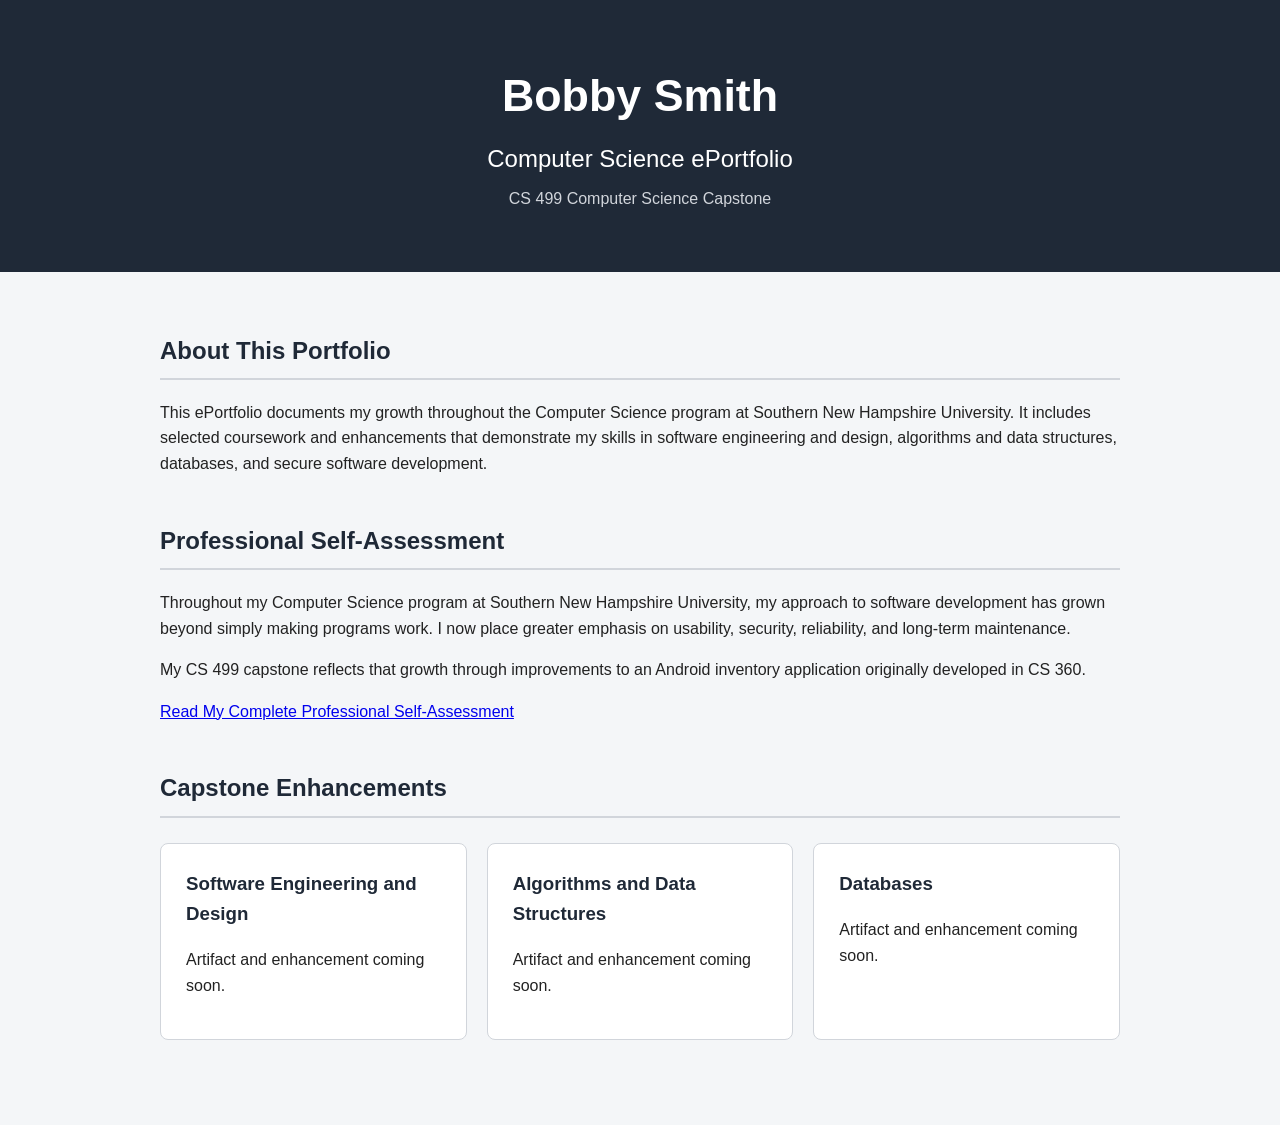
==== index.html @ 544f6f2d "Add Professional Self-Assessment section" ====
<!DOCTYPE html>
<html lang="en">
<head>
    <meta charset="UTF-8">
    <meta name="viewport" content="width=device-width, initial-scale=1.0">
    <title>Bobby Smith | Computer Science ePortfolio</title>
    <link rel="stylesheet" href="style.css">
</head>

<body>

    <header>
        <h1>Bobby Smith</h1>
        <h2>Computer Science ePortfolio</h2>
        <p>CS 499 Computer Science Capstone</p>
    </header>

    <main>
        <section>
            <h2>About This Portfolio</h2>

            <p>
                This ePortfolio documents my growth throughout the Computer Science
                program at Southern New Hampshire University. It includes selected
                coursework and enhancements that demonstrate my skills in software
                engineering and design, algorithms and data structures, databases,
                and secure software development.
            </p>
        </section>
        
        <section>
            <h2>Professional Self-Assessment</h2>
        
            <p>
                Throughout my Computer Science program at Southern New Hampshire
                University, my approach to software development has grown beyond
                simply making programs work. I now place greater emphasis on
                usability, security, reliability, and long-term maintenance.
            </p>
        
            <p>
                My CS 499 capstone reflects that growth through improvements
                to an Android inventory application originally developed
                in CS 360.
            </p>
        
            <p>
                <a href="self-assessment/SmithB%20ProSelfassess.docx">
                    Read My Complete Professional Self-Assessment
                </a>
            </p>
        </section>

        <section>
            <h2>Capstone Enhancements</h2>
        
            <div class="capstone-grid">
        
                <div class="capstone-card">
                    <h3>Software Engineering and Design</h3>
                    <p>Artifact and enhancement coming soon.</p>
                </div>
        
                <div class="capstone-card">
                    <h3>Algorithms and Data Structures</h3>
                    <p>Artifact and enhancement coming soon.</p>
                </div>
        
                <div class="capstone-card">
                    <h3>Databases</h3>
                    <p>Artifact and enhancement coming soon.</p>
                </div>
        
            </div>
        </section>
    </main>

</body>
</html>
---- style.css ----
* {
    box-sizing: border-box;
}

body {
    margin: 0;
    font-family: Arial, Helvetica, sans-serif;
    background-color: #f4f6f8;
    color: #222;
    line-height: 1.6;
}

header {
    background-color: #1f2937;
    color: white;
    padding: 60px 20px;
    text-align: center;
}

header h1 {
    margin: 0;
    font-size: 2.8rem;
}

header h2 {
    margin: 8px 0;
    font-weight: 400;
}

header p {
    margin: 0;
    color: #d1d5db;
}

main {
    max-width: 1000px;
    margin: 0 auto;
    padding: 40px 20px;
}

section {
    margin-bottom: 45px;
}

section h2 {
    color: #1f2937;
    border-bottom: 2px solid #d1d5db;
    padding-bottom: 8px;
}

.capstone-grid {
    display: grid;
    grid-template-columns: repeat(3, 1fr);
    gap: 20px;
    margin-top: 25px;
}

.capstone-card {
    background-color: white;
    border: 1px solid #d1d5db;
    border-radius: 8px;
    padding: 25px;
}

.capstone-card h3 {
    margin-top: 0;
    color: #1f2937;
}

@media (max-width: 700px) {
    .capstone-grid {
        grid-template-columns: 1fr;
    }
}
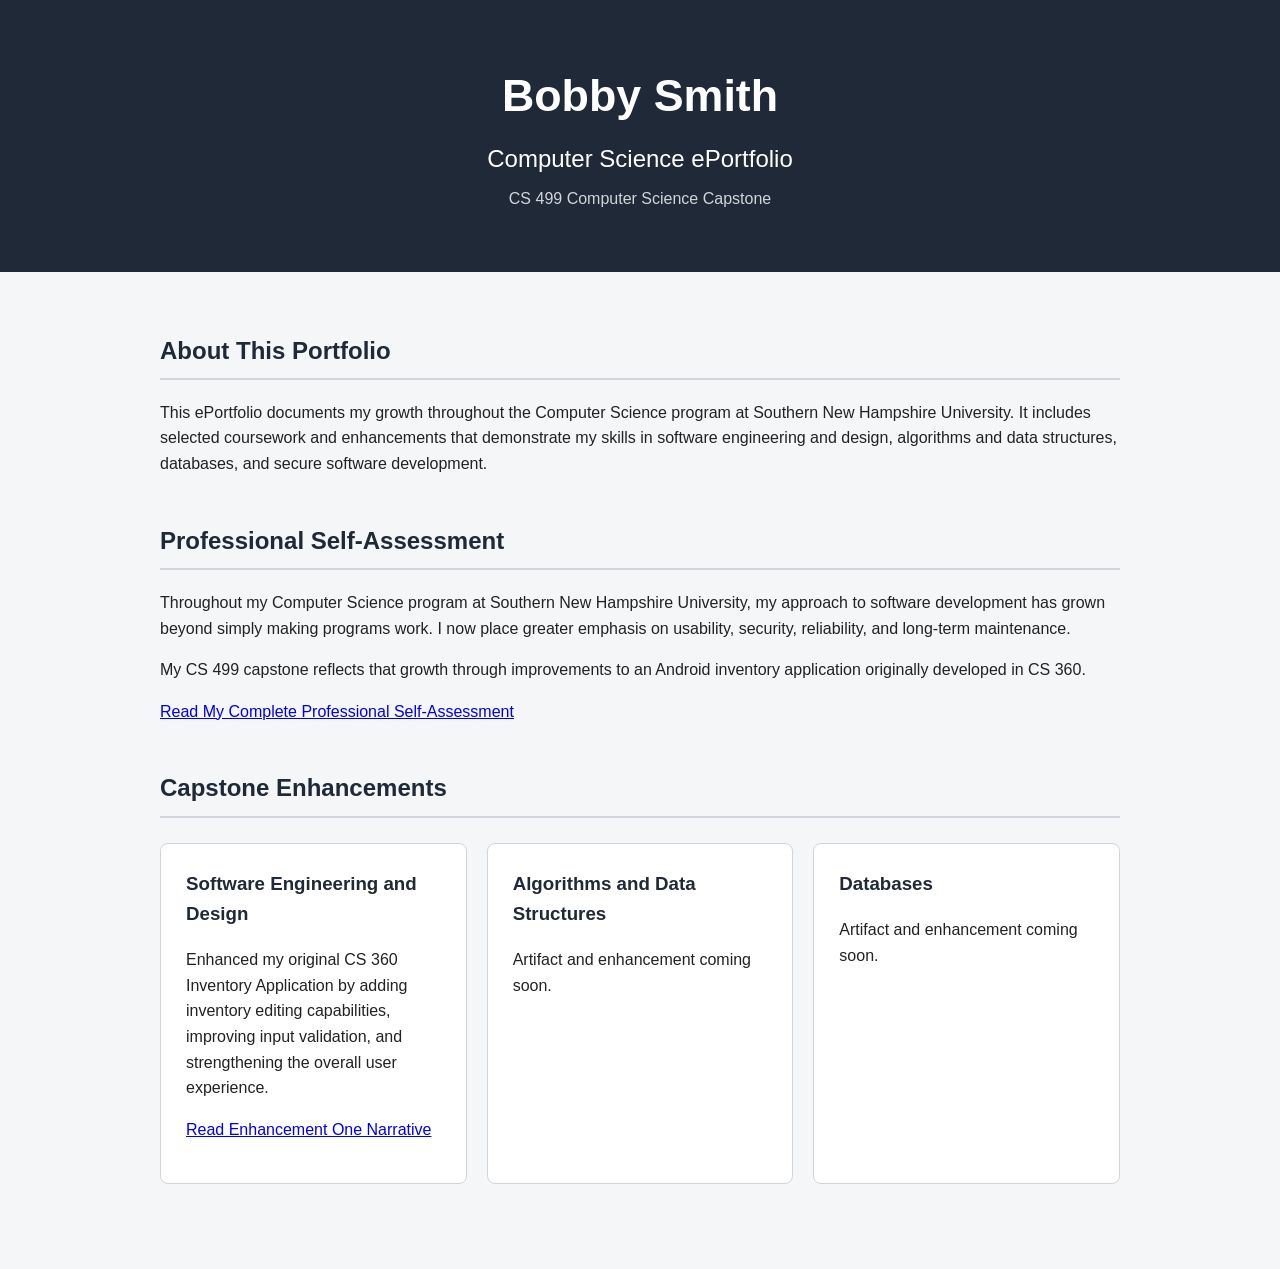
==== commit fa4581bc: "Add Software Engineering enhancement" ====
--- a/index.html
+++ b/index.html
@@ -58,7 +58,20 @@
         
                 <div class="capstone-card">
                     <h3>Software Engineering and Design</h3>
-                    <p>Artifact and enhancement coming soon.</p>
+                    
+			<p>
+    				Enhanced my original CS 360 Inventory Application
+    				by adding inventory editing capabilities, improving
+    				input validation, and strengthening the overall
+    				user experience.
+			</p>
+
+			<p>
+    				<a href="narratives/SmithB_Milestone%20Two.docx">
+        				Read Enhancement One Narrative
+    				</a>
+			</p>
+
                 </div>
         
                 <div class="capstone-card">
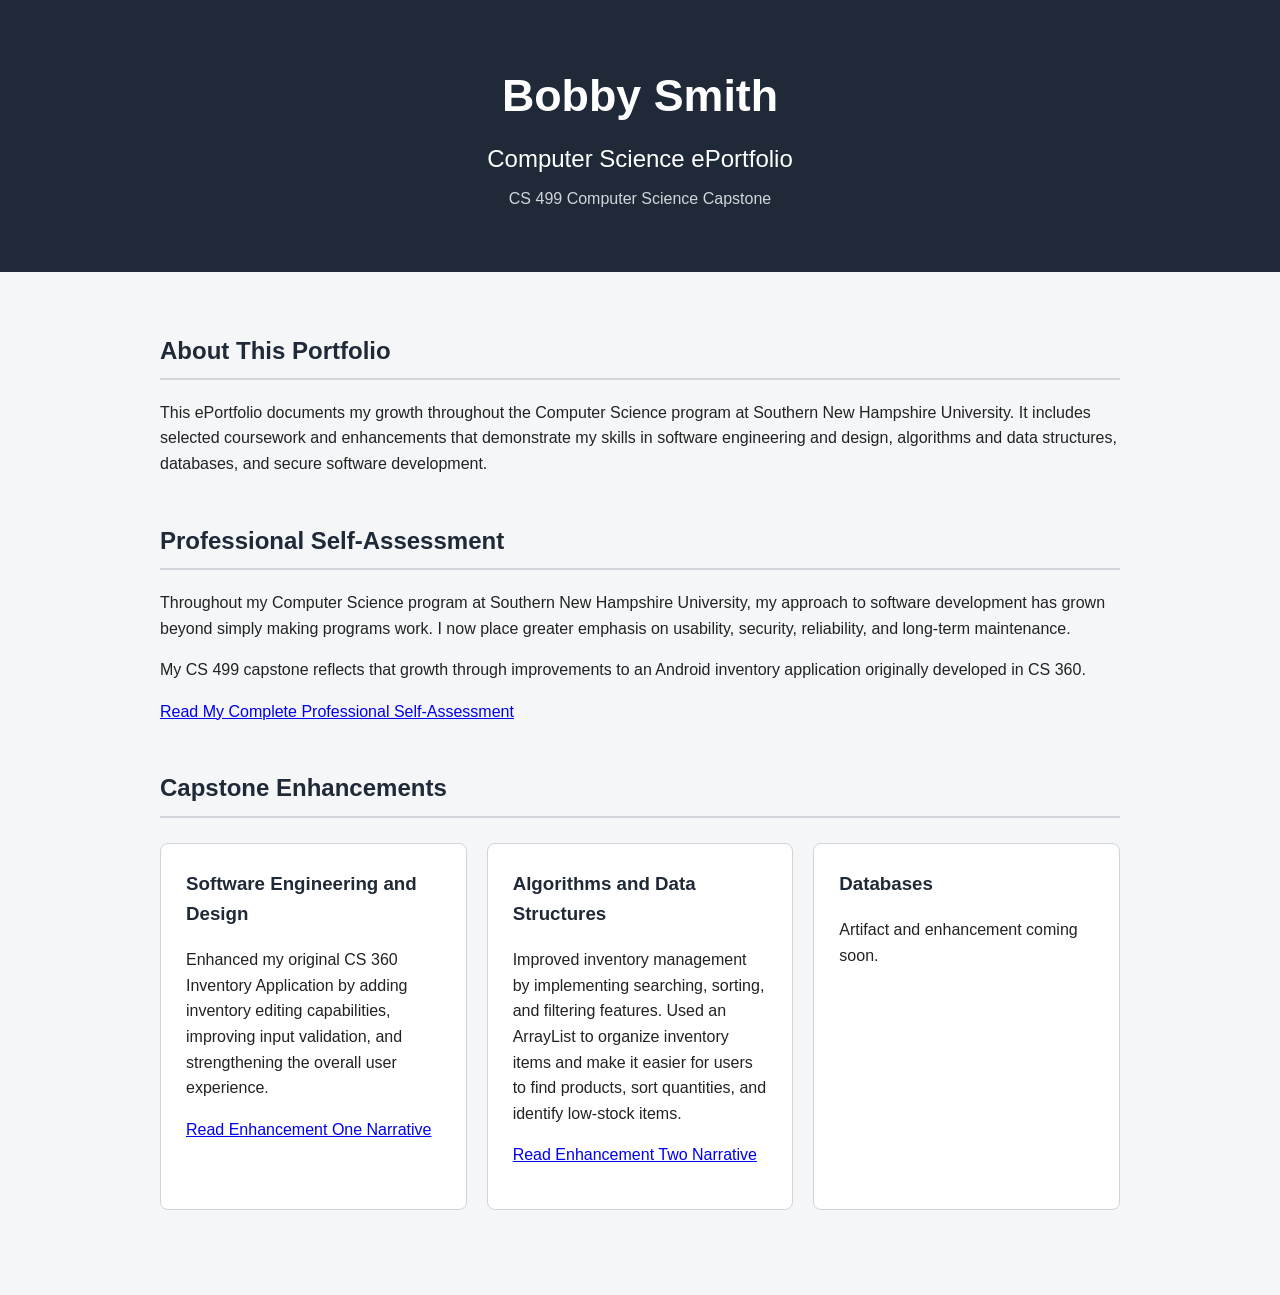
==== commit a85f4cb6: "Add Algorithms and Data Structures enhancement" ====
--- a/index.html
+++ b/index.html
@@ -76,7 +76,21 @@
         
                 <div class="capstone-card">
                     <h3>Algorithms and Data Structures</h3>
-                    <p>Artifact and enhancement coming soon.</p>
+                    
+			<p>
+    				Improved inventory management by implementing
+    				searching, sorting, and filtering features.
+    				Used an ArrayList to organize inventory items
+    				and make it easier for users to find products,
+    				sort quantities, and identify low-stock items.
+			</p>
+
+			<p>
+    				<a href="narratives/SmithB_Milestone%20Three.docx">
+        				Read Enhancement Two Narrative
+    				</a>
+			</p>
+
                 </div>
         
                 <div class="capstone-card">
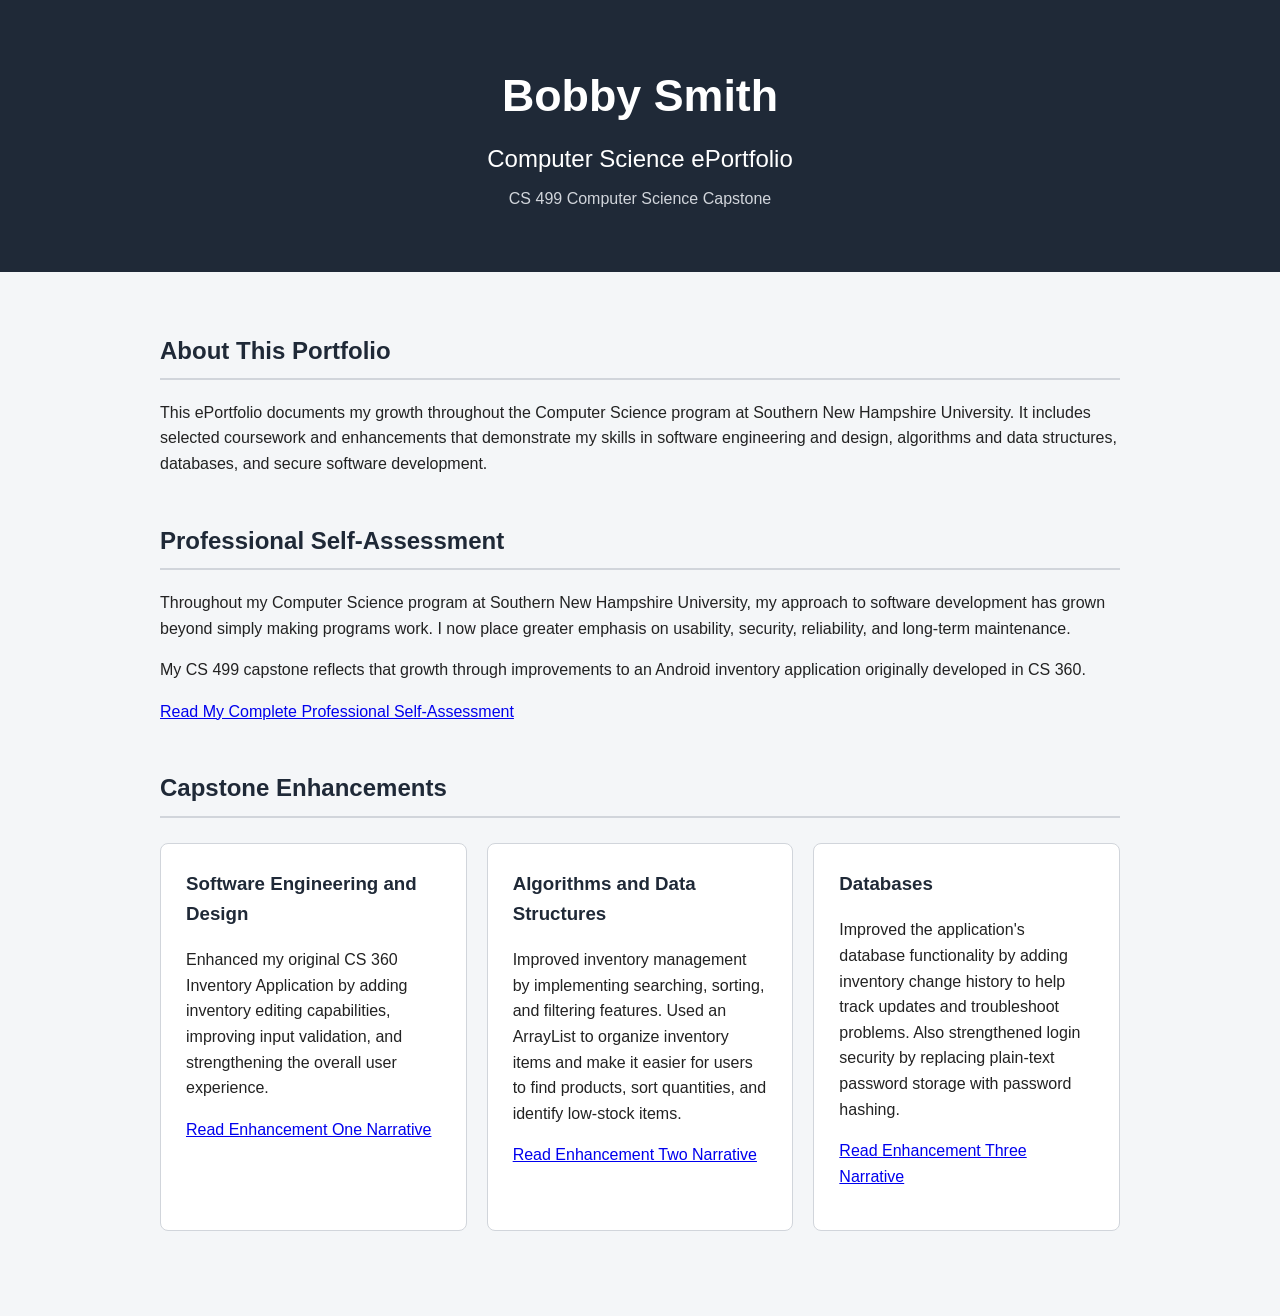
==== commit aedbd3a4: "Add Database enhancement" ====
--- a/index.html
+++ b/index.html
@@ -95,7 +95,21 @@
         
                 <div class="capstone-card">
                     <h3>Databases</h3>
-                    <p>Artifact and enhancement coming soon.</p>
+                    
+			<p>
+    				Improved the application's database functionality
+    				by adding inventory change history to help track
+    				updates and troubleshoot problems. Also strengthened
+    				login security by replacing plain-text password
+    				storage with password hashing.
+			</p>
+
+			<p>
+    				<a href="narratives/SmithB_Milestone%20Four.docx">
+        				Read Enhancement Three Narrative
+    				</a>
+			</p>
+
                 </div>
         
             </div>
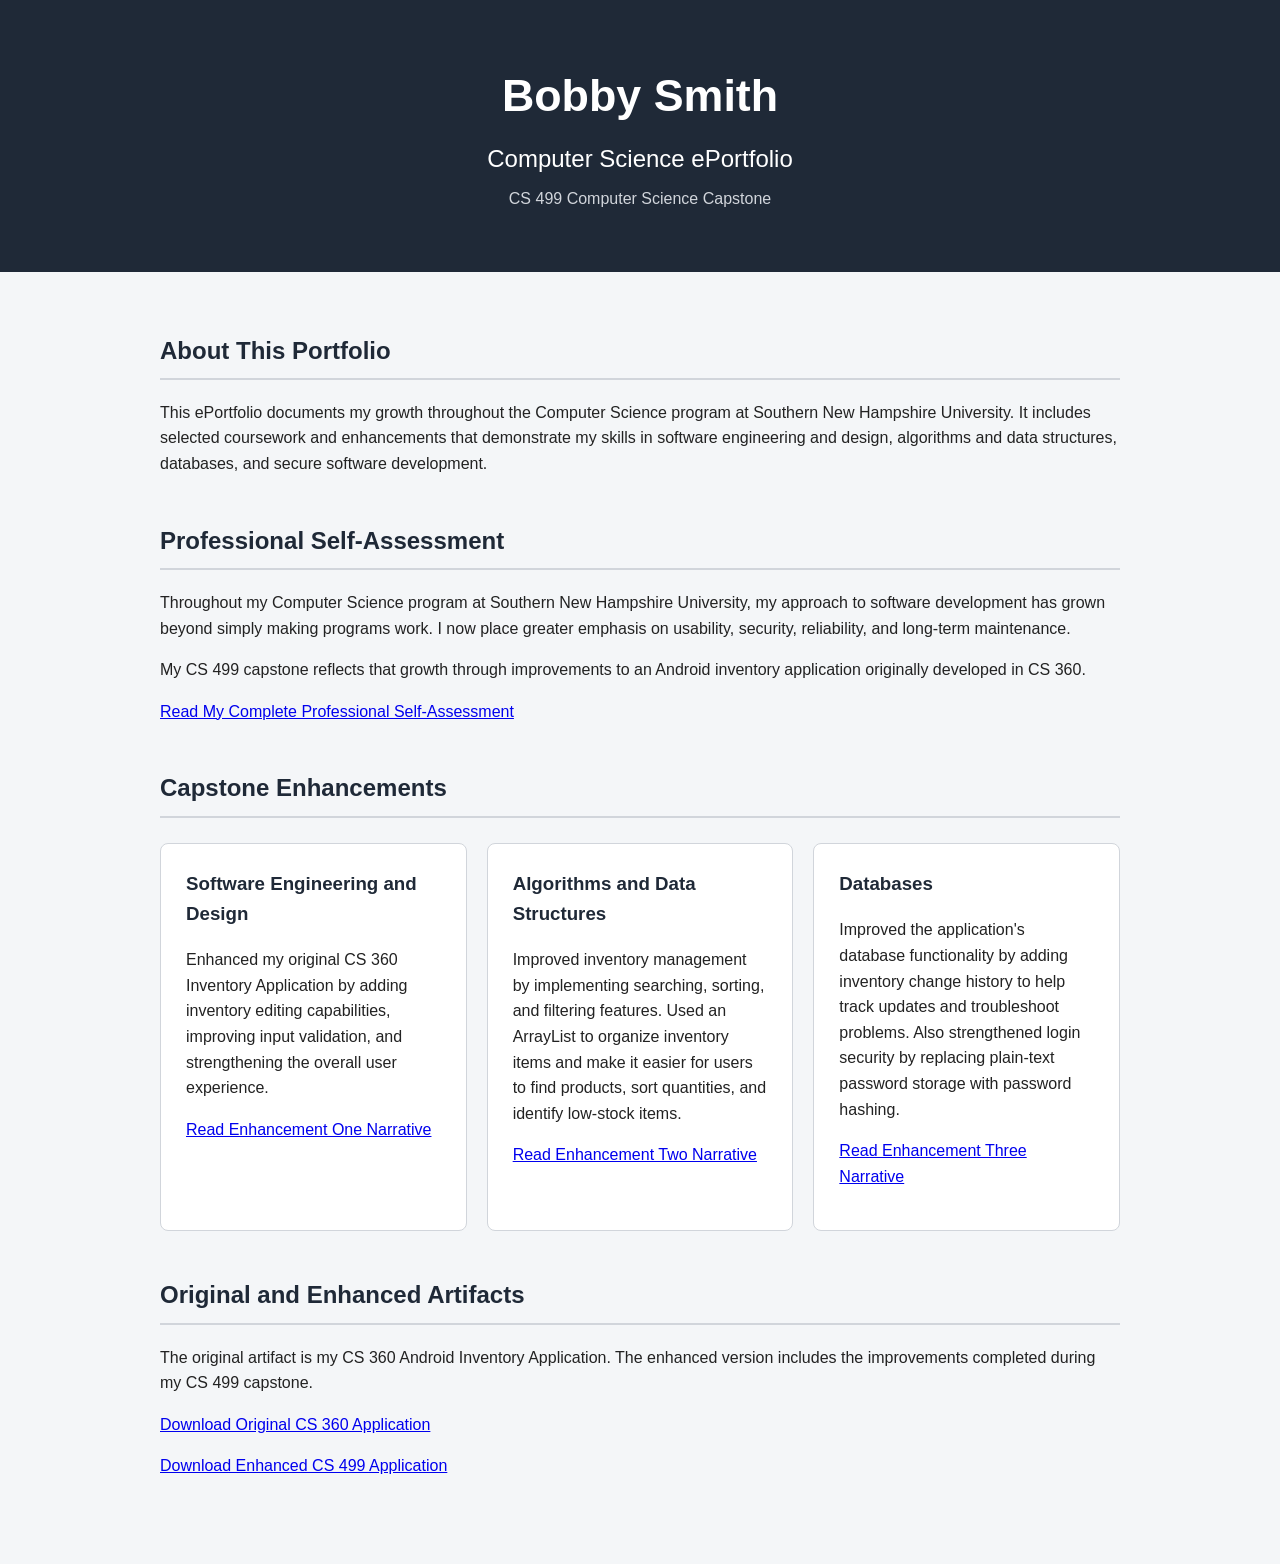
==== commit 535d4577: "Add Original and Enhanced Artifacts" ====
--- a/index.html
+++ b/index.html
@@ -114,6 +114,29 @@
         
             </div>
         </section>
+
+	<section>
+    		<h2>Original and Enhanced Artifacts</h2>
+
+    		<p>
+       			 The original artifact is my CS 360 Android Inventory
+       			 Application. The enhanced version includes the
+        		improvements completed during my CS 499 capstone.
+    		</p>
+
+    		<p>
+        		<a href="original-artifact/InventoryAppBobby_Smith.zip">
+            			Download Original CS 360 Application
+        		</a>
+    		</p>
+
+    		<p>
+        		<a href="enhanced-artifact/SmithB_CS499%20Milestone4.zip">
+            		Download Enhanced CS 499 Application
+        		</a>
+    		</p>
+	</section>
+
     </main>
 
 </body>
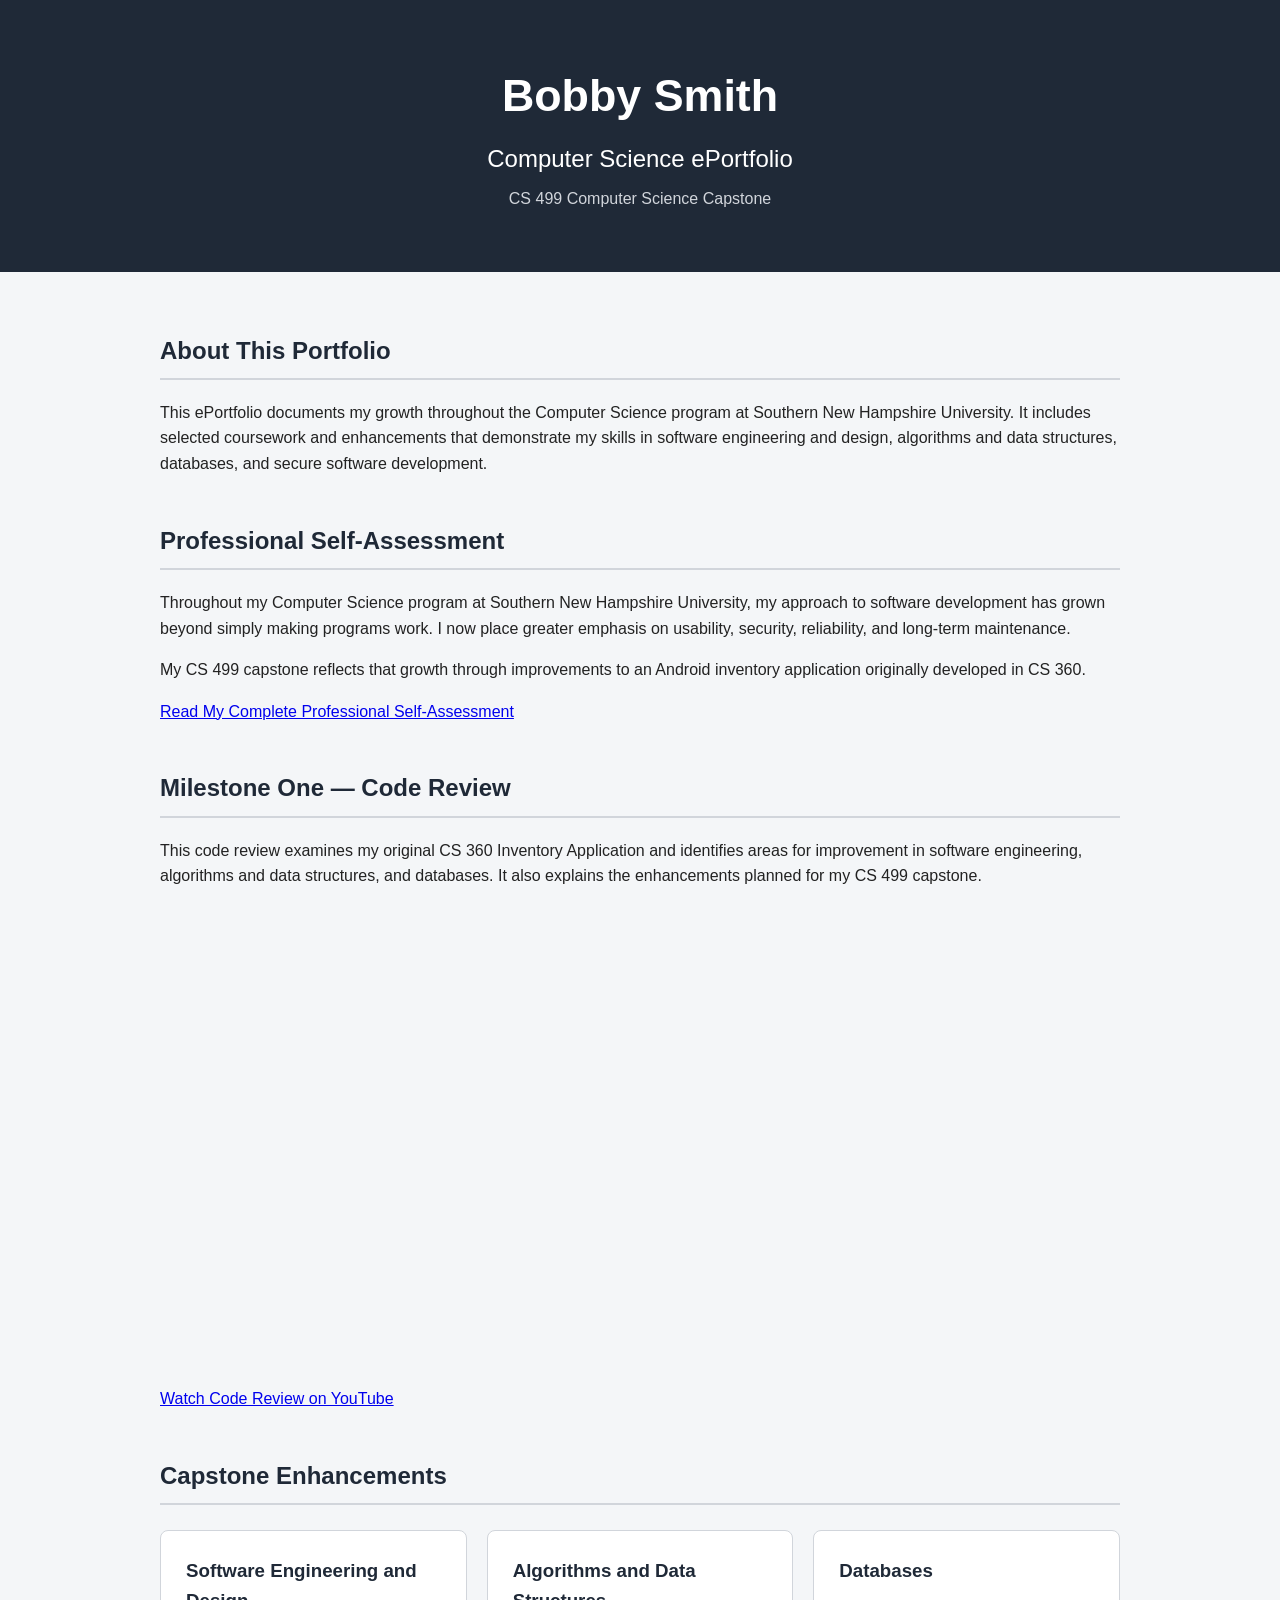
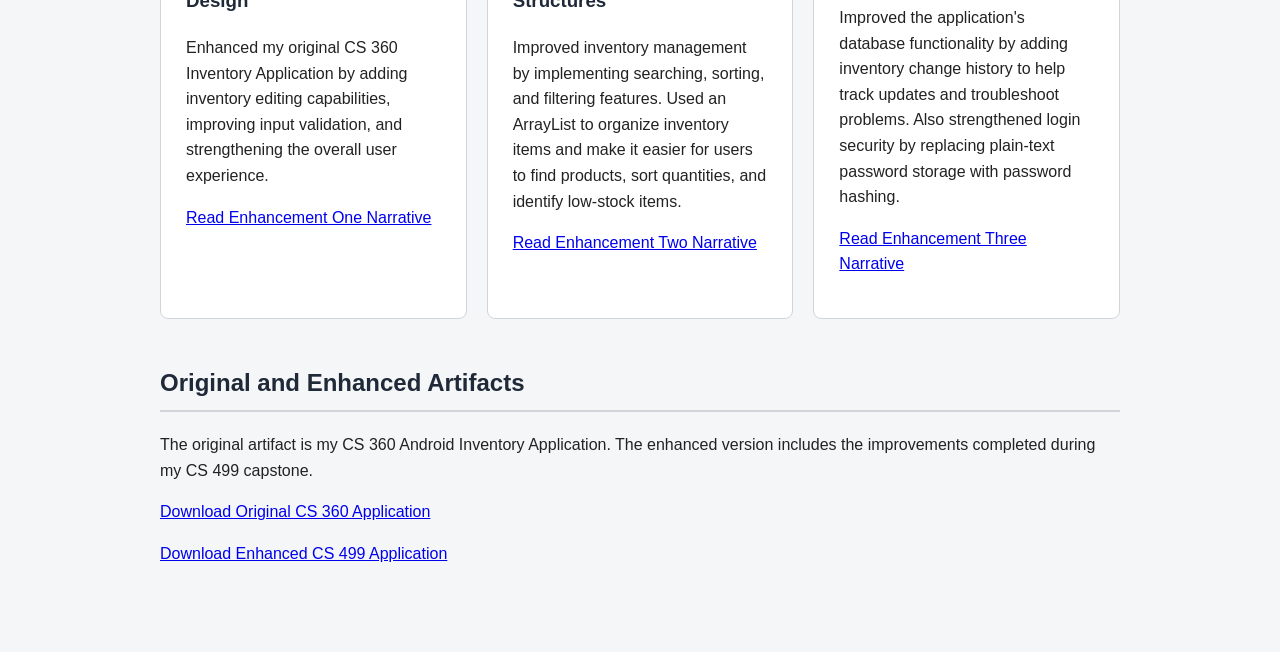
==== commit 16b572cc: "Add Milestone One Code Review video" ====
--- a/index.html
+++ b/index.html
@@ -50,6 +50,37 @@
                 </a>
             </p>
         </section>
+	
+	<section>
+    		<h2>Milestone One — Code Review</h2>
+
+    		<p>
+        		This code review examines my original CS 360
+        		Inventory Application and identifies areas
+        		for improvement in software engineering,
+        		algorithms and data structures, and databases.
+        		It also explains the enhancements planned
+        		for my CS 499 capstone.
+    		</p>
+
+    		<div class="video-container">
+        		<iframe
+            			src="https://www.youtube.com/embed/A-g2grLvw1M"
+            			title="CS 499 Milestone One Code Review"
+            			allow="accelerometer; autoplay; clipboard-write; encrypted-media; gyroscope; picture-in-picture; web-share"
+            			allowfullscreen>
+        		</iframe>
+    		</div>
+
+    		<p>
+        		<a href="https://youtu.be/A-g2grLvw1M"
+           			target="_blank"
+           			rel="noopener noreferrer">
+            			Watch Code Review on YouTube
+        		</a>
+    		</p>
+	</section>
+
 
         <section>
             <h2>Capstone Enhancements</h2>
--- a/style.css
+++ b/style.css
@@ -72,3 +72,19 @@
         grid-template-columns: 1fr;
     }
 }
+
+.video-container {
+    position: relative;
+    width: 100%;
+    max-width: 800px;
+    aspect-ratio: 16 / 9;
+    margin: 20px auto;
+}
+
+.video-container iframe {
+    width: 100%;
+    height: 100%;
+    border: none;
+    border-radius: 8px;
+}
+
